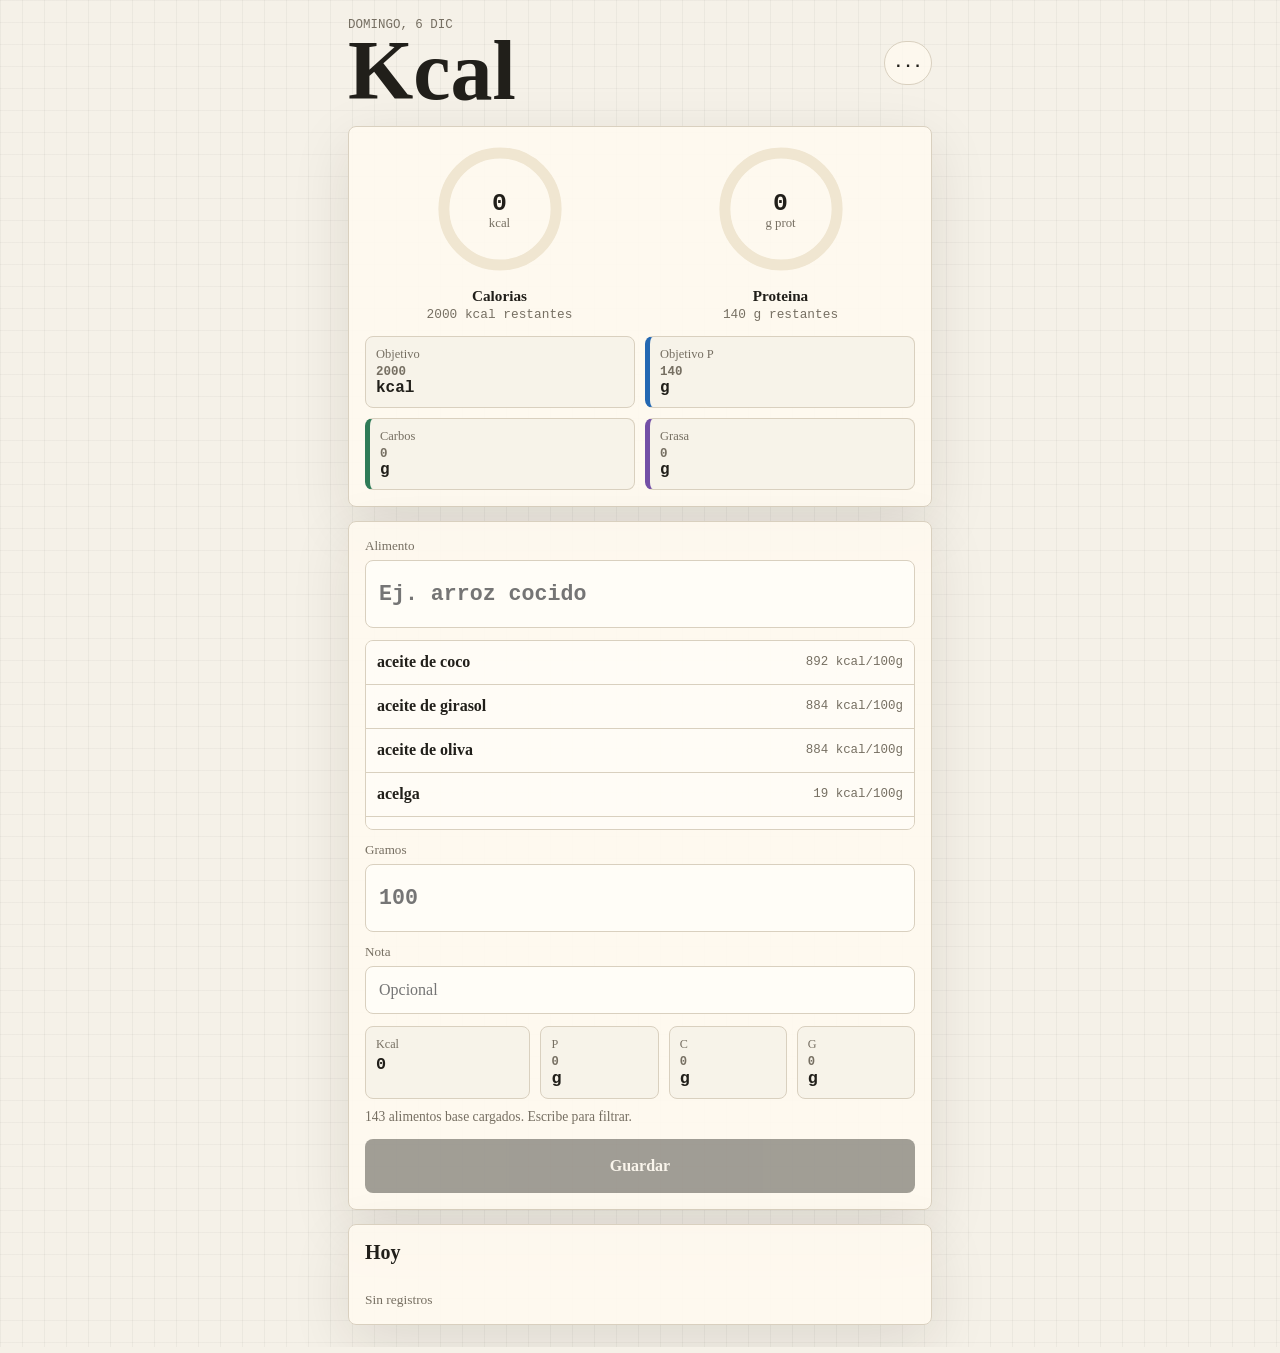
==== index.html @ b77c1854 "Build calorie tracker PWA" ====
<!doctype html>
<html lang="es">
  <head>
    <meta charset="utf-8">
    <meta name="viewport" content="width=device-width, initial-scale=1, viewport-fit=cover">
    <meta name="theme-color" content="#f5f1e8">
    <meta name="apple-mobile-web-app-capable" content="yes">
    <meta name="apple-mobile-web-app-status-bar-style" content="default">
    <meta name="apple-mobile-web-app-title" content="Kcal">
    <title>Kcal</title>
    <link rel="manifest" href="./manifest.webmanifest">
    <link rel="apple-touch-icon" href="./assets/icon.svg">
    <link rel="icon" href="./assets/icon.svg" type="image/svg+xml">
    <link rel="stylesheet" href="./styles.css">
  </head>
  <body>
    <main class="app-shell">
      <header class="topbar">
        <div>
          <p class="eyebrow" id="todayLabel">Hoy</p>
          <h1>Kcal</h1>
        </div>
        <button class="icon-button" id="settingsButton" type="button" aria-label="Ajustes">
          <span aria-hidden="true">...</span>
        </button>
      </header>

      <section class="summary" aria-label="Resumen diario">
        <div class="dial-row">
          <div class="dial-block">
            <div class="dial" aria-hidden="true">
              <svg viewBox="0 0 120 120" role="img">
                <circle class="dial-track" cx="60" cy="60" r="51"></circle>
                <circle class="dial-progress" id="goalRing" cx="60" cy="60" r="51"></circle>
              </svg>
              <div class="dial-copy">
                <strong id="totalCalories">0</strong>
                <span>kcal</span>
              </div>
            </div>
            <div class="dial-meta">
              <strong>Calorias</strong>
              <span id="remainingCalories">2000 kcal restantes</span>
            </div>
          </div>

          <div class="dial-block">
            <div class="dial" aria-hidden="true">
              <svg viewBox="0 0 120 120" role="img">
                <circle class="dial-track" cx="60" cy="60" r="51"></circle>
                <circle class="dial-progress protein-ring" id="proteinRing" cx="60" cy="60" r="51"></circle>
              </svg>
              <div class="dial-copy">
                <strong id="totalProtein">0</strong>
                <span>g prot</span>
              </div>
            </div>
            <div class="dial-meta">
              <strong>Proteina</strong>
              <span id="remainingProtein">140 g restantes</span>
            </div>
          </div>
        </div>

        <div class="summary-grid">
          <div class="metric">
            <span>Objetivo</span>
            <strong><span id="goalCalories">2000</span> kcal</strong>
          </div>
          <div class="metric macro protein">
            <span>Objetivo P</span>
            <strong><span id="goalProtein">140</span> g</strong>
          </div>
          <div class="metric macro carbs">
            <span>Carbos</span>
            <strong><span id="totalCarbs">0</span> g</strong>
          </div>
          <div class="metric macro fat">
            <span>Grasa</span>
            <strong><span id="totalFat">0</span> g</strong>
          </div>
        </div>
      </section>

      <section class="entry-panel" aria-label="Nuevo registro">
        <form id="entryForm" autocomplete="off">
          <label class="field food-field">
            <span>Alimento</span>
            <input id="foodInput" name="food" placeholder="Ej. arroz cocido" required>
          </label>

          <div class="food-suggestions" id="foodSuggestions" aria-label="Alimentos disponibles"></div>

          <label class="field grams-field">
            <span>Gramos</span>
            <input id="gramsInput" name="grams" inputmode="decimal" placeholder="100" required>
          </label>

          <label class="field">
            <span>Nota</span>
            <input id="noteInput" name="note" placeholder="Opcional">
          </label>

          <div class="calculation-preview" id="calculationPreview" aria-live="polite">
            <div>
              <span>Kcal</span>
              <strong id="previewCalories">0</strong>
            </div>
            <div>
              <span>P</span>
              <strong><span id="previewProtein">0</span> g</strong>
            </div>
            <div>
              <span>C</span>
              <strong><span id="previewCarbs">0</span> g</strong>
            </div>
            <div>
              <span>G</span>
              <strong><span id="previewFat">0</span> g</strong>
            </div>
          </div>

          <p class="form-hint" id="foodHint">Base local en espanol cargada. Escribe para filtrar.</p>

          <button class="primary-action" id="saveEntryButton" type="submit">Guardar</button>
        </form>
      </section>

      <section class="history-section" aria-label="Registros de hoy">
        <div class="section-head">
          <h2>Hoy</h2>
          <button class="text-button danger" id="clearDayButton" type="button">Borrar dia</button>
        </div>
        <ol class="entry-list" id="entryList"></ol>
        <p class="empty-state" id="emptyState">Sin registros</p>
      </section>
    </main>

    <dialog class="settings-dialog" id="settingsDialog">
      <form method="dialog" class="settings-card">
        <div class="section-head">
          <h2>Ajustes</h2>
          <button class="icon-button" type="submit" aria-label="Cerrar">x</button>
        </div>
        <label class="field">
          <span>Objetivo diario de kcal</span>
          <input id="goalInput" inputmode="decimal">
        </label>
        <label class="field">
          <span>Objetivo diario de proteina</span>
          <input id="proteinGoalInput" inputmode="decimal">
        </label>
        <button class="primary-action" id="saveSettingsButton" type="button">Guardar ajustes</button>
      </form>
    </dialog>

    <script src="./data/foods-base-es.js"></script>
    <script src="./app.js" type="module"></script>
  </body>
</html>
---- styles.css ----
:root {
  color-scheme: light;
  --paper: #f5f1e8;
  --ink: #211f1a;
  --muted: #766f62;
  --line: #d9d0bf;
  --panel: #fffaf0;
  --panel-strong: #f0e6d1;
  --orange: #d76624;
  --blue: #2468b2;
  --green: #2f7b57;
  --red: #b13d35;
  --purple: #7450a6;
  --shadow: 0 18px 60px rgba(35, 27, 18, 0.11);
}

* {
  box-sizing: border-box;
}

html {
  min-height: 100%;
  background:
    linear-gradient(90deg, rgba(33, 31, 26, 0.045) 1px, transparent 1px) 0 0 / 22px 22px,
    linear-gradient(rgba(33, 31, 26, 0.035) 1px, transparent 1px) 0 0 / 22px 22px,
    var(--paper);
}

body {
  min-height: 100%;
  margin: 0;
  color: var(--ink);
  font-family: ui-serif, Georgia, "Times New Roman", serif;
  letter-spacing: 0;
}

button,
input {
  font: inherit;
}

button {
  cursor: pointer;
}

.app-shell {
  width: min(100%, 620px);
  min-height: 100svh;
  margin: 0 auto;
  padding: max(18px, env(safe-area-inset-top)) 18px max(22px, env(safe-area-inset-bottom));
}

.topbar,
.section-head {
  display: flex;
  align-items: center;
  justify-content: space-between;
  gap: 16px;
}

.topbar {
  margin-bottom: 18px;
}

.eyebrow {
  margin: 0 0 2px;
  color: var(--muted);
  font-family: ui-monospace, SFMono-Regular, Menlo, Consolas, monospace;
  font-size: 0.78rem;
  text-transform: uppercase;
}

h1,
h2 {
  margin: 0;
  font-weight: 800;
  letter-spacing: 0;
}

h1 {
  font-size: clamp(2.65rem, 17vw, 5.25rem);
  line-height: 0.88;
}

h2 {
  font-size: 1.25rem;
}

.icon-button,
.text-button,
.quick-row button {
  min-height: 44px;
  border: 1px solid var(--line);
  background: rgba(255, 250, 240, 0.78);
  color: var(--ink);
  border-radius: 999px;
}

.icon-button {
  width: 48px;
  display: grid;
  place-items: center;
  font-family: ui-monospace, SFMono-Regular, Menlo, Consolas, monospace;
  font-weight: 800;
}

.summary,
.entry-panel,
.history-section,
.settings-card {
  border: 1px solid var(--line);
  background: rgba(255, 250, 240, 0.9);
  box-shadow: var(--shadow);
}

.summary {
  display: grid;
  gap: 14px;
  align-items: center;
  padding: 16px;
  border-radius: 8px;
}

.dial-row {
  display: grid;
  grid-template-columns: 1fr 1fr;
  gap: 12px;
}

.dial-block {
  display: grid;
  justify-items: center;
  gap: 8px;
  min-width: 0;
}

.dial {
  position: relative;
  width: 132px;
  aspect-ratio: 1;
}

.dial svg {
  width: 100%;
  height: 100%;
  transform: rotate(-90deg);
}

.dial-track,
.dial-progress {
  fill: none;
  stroke-width: 10;
}

.dial-track {
  stroke: var(--panel-strong);
}

.dial-progress {
  stroke: var(--orange);
  stroke-linecap: round;
  stroke-dasharray: 320.44;
  stroke-dashoffset: 320.44;
  transition: stroke-dashoffset 260ms ease, stroke 260ms ease;
}

.protein-ring {
  stroke: var(--blue);
}

.dial-copy {
  position: absolute;
  inset: 0;
  display: grid;
  place-content: center;
  text-align: center;
}

.dial-copy strong {
  font-family: ui-monospace, SFMono-Regular, Menlo, Consolas, monospace;
  font-size: 1.55rem;
  line-height: 1;
}

.dial-copy span {
  color: var(--muted);
  font-size: 0.8rem;
}

.dial-meta {
  display: grid;
  gap: 2px;
  text-align: center;
}

.dial-meta strong {
  font-size: 0.95rem;
}

.dial-meta span {
  color: var(--muted);
  font-family: ui-monospace, SFMono-Regular, Menlo, Consolas, monospace;
  font-size: 0.8rem;
}

.summary-grid {
  display: grid;
  grid-template-columns: 1fr 1fr;
  gap: 10px;
}

.metric {
  min-width: 0;
  padding: 10px;
  border: 1px solid var(--line);
  border-radius: 8px;
  background: rgba(245, 241, 232, 0.72);
}

.metric span {
  display: block;
  color: var(--muted);
  font-size: 0.78rem;
}

.metric strong {
  display: block;
  margin-top: 3px;
  font-family: ui-monospace, SFMono-Regular, Menlo, Consolas, monospace;
  font-size: 1rem;
  white-space: nowrap;
}

.metric.macro {
  border-left-width: 5px;
}

.protein {
  border-left-color: var(--blue);
}

.carbs {
  border-left-color: var(--green);
}

.fat {
  border-left-color: var(--purple);
}

.entry-panel,
.history-section {
  margin-top: 14px;
  padding: 16px;
  border-radius: 8px;
}

#entryForm {
  display: grid;
  gap: 12px;
}

.field {
  display: grid;
  gap: 6px;
}

.field span {
  color: var(--muted);
  font-size: 0.82rem;
}

.field input {
  width: 100%;
  min-height: 48px;
  border: 1px solid var(--line);
  border-radius: 8px;
  background: #fffdf7;
  color: var(--ink);
  padding: 0 13px;
  outline: none;
}

.field input:focus {
  border-color: var(--orange);
  box-shadow: 0 0 0 4px rgba(215, 102, 36, 0.15);
}

.food-field input,
.grams-field input {
  min-height: 68px;
  font-family: ui-monospace, SFMono-Regular, Menlo, Consolas, monospace;
  font-size: 1.35rem;
  font-weight: 800;
}

.food-suggestions {
  display: grid;
  max-height: 190px;
  overflow: auto;
  border: 1px solid var(--line);
  border-radius: 8px;
  background: rgba(255, 253, 247, 0.86);
}

.food-suggestion {
  display: grid;
  grid-template-columns: 1fr auto;
  gap: 10px;
  align-items: center;
  min-height: 44px;
  border: 0;
  border-bottom: 1px solid var(--line);
  background: transparent;
  color: var(--ink);
  padding: 9px 11px;
  text-align: left;
}

.food-suggestion:last-child {
  border-bottom: 0;
}

.food-suggestion strong {
  overflow: hidden;
  text-overflow: ellipsis;
  white-space: nowrap;
}

.food-suggestion span {
  color: var(--muted);
  font-family: ui-monospace, SFMono-Regular, Menlo, Consolas, monospace;
  font-size: 0.78rem;
  white-space: nowrap;
}

.calculation-preview {
  display: grid;
  grid-template-columns: 1.4fr repeat(3, 1fr);
  gap: 10px;
}

.calculation-preview div {
  min-width: 0;
  padding: 10px;
  border: 1px solid var(--line);
  border-radius: 8px;
  background: rgba(245, 241, 232, 0.72);
}

.calculation-preview span {
  display: block;
  color: var(--muted);
  font-size: 0.76rem;
}

.calculation-preview strong {
  display: block;
  margin-top: 3px;
  font-family: ui-monospace, SFMono-Regular, Menlo, Consolas, monospace;
  font-size: 1.05rem;
  white-space: nowrap;
}

.form-hint {
  min-height: 1.1rem;
  margin: -2px 0 0;
  color: var(--muted);
  font-size: 0.85rem;
}

.primary-action:active,
.icon-button:active,
.text-button:active {
  transform: translateY(1px);
}

.primary-action {
  width: 100%;
  min-height: 54px;
  border: 0;
  border-radius: 8px;
  background: var(--ink);
  color: var(--paper);
  font-weight: 800;
}

.secondary-action {
  width: 100%;
  min-height: 48px;
  border: 1px solid var(--ink);
  border-radius: 8px;
  background: transparent;
  color: var(--ink);
  font-weight: 800;
}

.secondary-action:disabled {
  cursor: wait;
  opacity: 0.56;
}

.primary-action:disabled {
  cursor: not-allowed;
  opacity: 0.42;
}

.text-button {
  padding: 0 12px;
}

.danger {
  color: var(--red);
}

.entry-list {
  display: grid;
  gap: 8px;
  margin: 14px 0 0;
  padding: 0;
  list-style: none;
}

.entry-item {
  display: grid;
  grid-template-columns: 1fr auto 40px;
  gap: 10px;
  align-items: center;
  min-height: 58px;
  padding: 9px 0;
  border-bottom: 1px solid var(--line);
}

.entry-main {
  min-width: 0;
}

.entry-note {
  overflow: hidden;
  text-overflow: ellipsis;
  white-space: nowrap;
  font-weight: 800;
}

.entry-time,
.entry-macros,
.empty-state {
  color: var(--muted);
  font-size: 0.84rem;
}

.entry-kcal {
  text-align: right;
  font-family: ui-monospace, SFMono-Regular, Menlo, Consolas, monospace;
  font-weight: 800;
}

.delete-button {
  width: 36px;
  height: 36px;
  border: 1px solid var(--line);
  border-radius: 999px;
  background: transparent;
  color: var(--red);
}

.empty-state {
  margin: 14px 0 0;
}

.empty-state[hidden],
.text-button[hidden] {
  display: none;
}

.settings-dialog {
  width: min(calc(100% - 28px), 420px);
  border: 0;
  padding: 0;
  background: transparent;
}

.settings-dialog::backdrop {
  background: rgba(33, 31, 26, 0.38);
}

.settings-card {
  display: grid;
  gap: 16px;
  padding: 16px;
  border-radius: 8px;
}

@media (max-width: 470px) {
  .app-shell {
    padding-inline: 12px;
  }

  .summary {
    grid-template-columns: 1fr;
  }

  .dial-row {
    grid-template-columns: 1fr 1fr;
  }

  .dial {
    width: min(132px, 38vw);
  }

  .summary-grid {
    grid-template-columns: 1fr;
  }

  .calculation-preview {
    grid-template-columns: 1fr;
  }
}
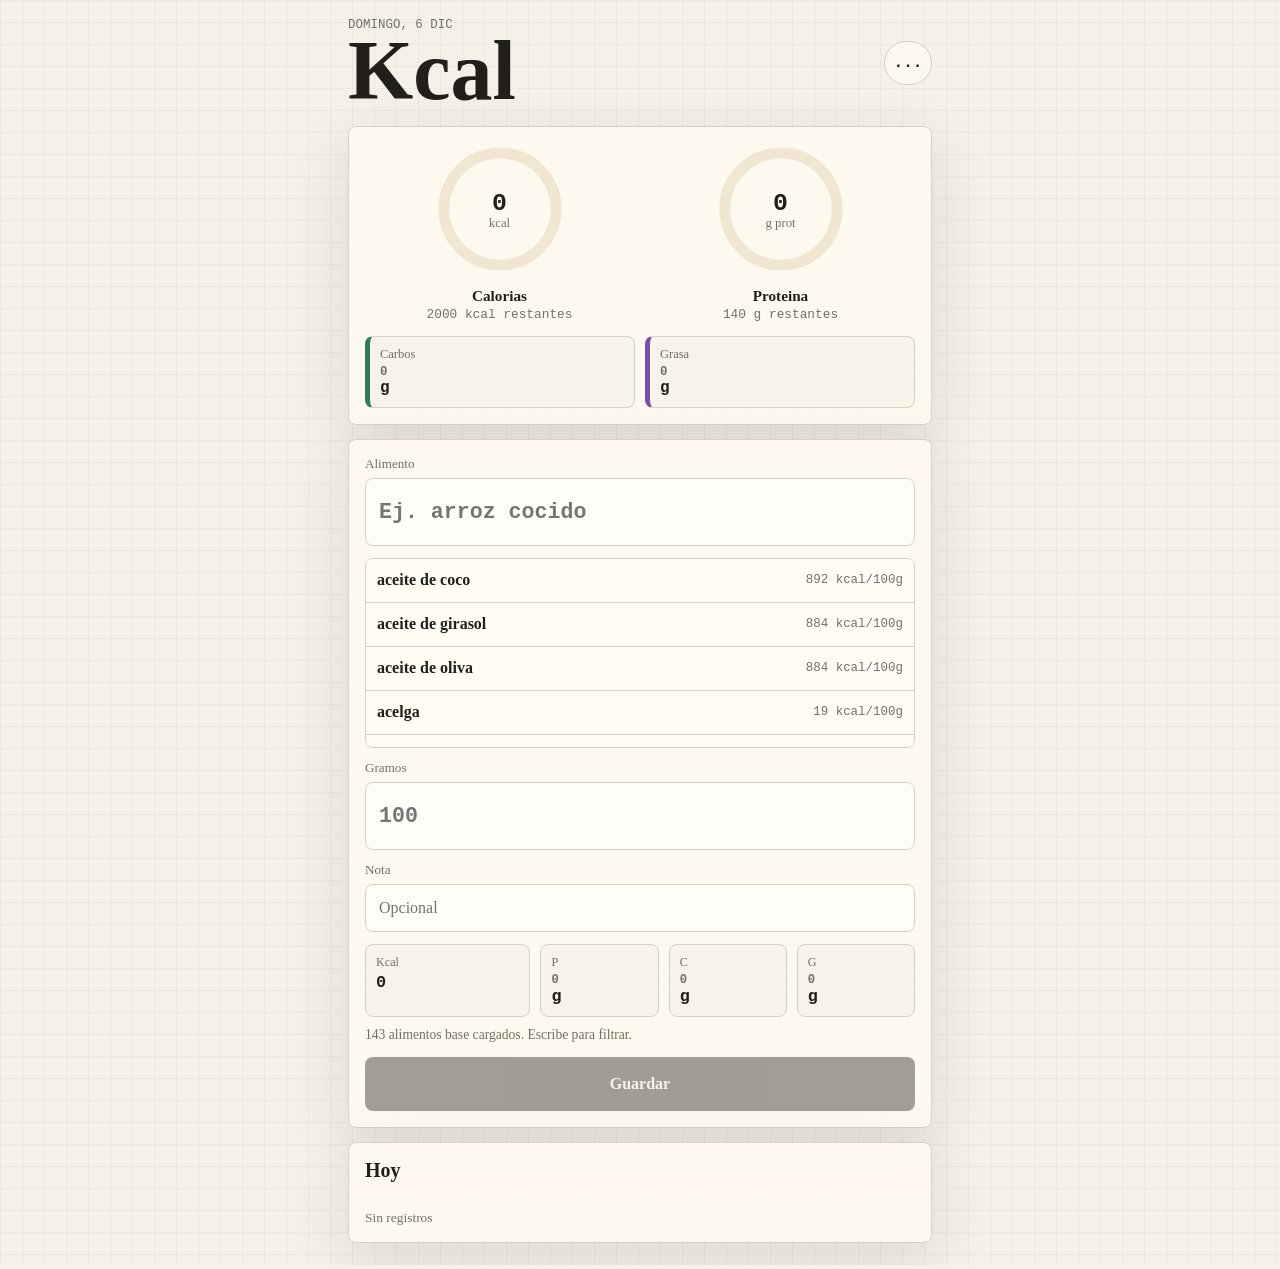
==== commit b10281a6: "Hide goal cards from dashboard" ====
--- a/index.html
+++ b/index.html
@@ -63,14 +63,6 @@
         </div>
 
         <div class="summary-grid">
-          <div class="metric">
-            <span>Objetivo</span>
-            <strong><span id="goalCalories">2000</span> kcal</strong>
-          </div>
-          <div class="metric macro protein">
-            <span>Objetivo P</span>
-            <strong><span id="goalProtein">140</span> g</strong>
-          </div>
           <div class="metric macro carbs">
             <span>Carbos</span>
             <strong><span id="totalCarbs">0</span> g</strong>
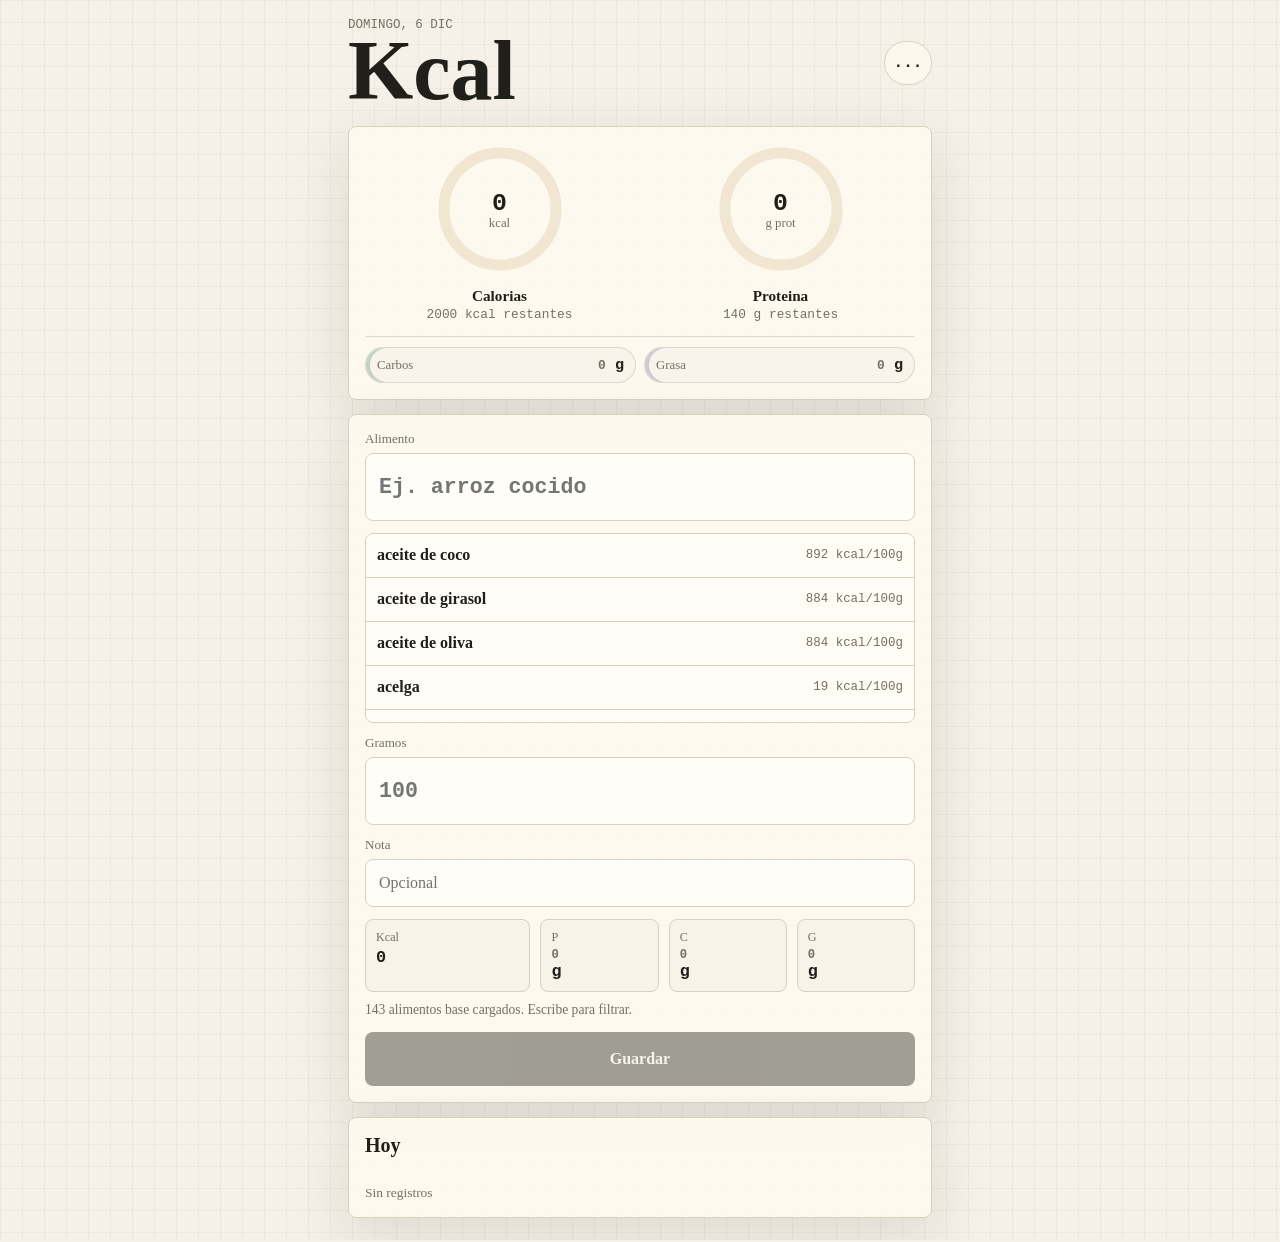
==== commit 5a4ed50e: "Compact secondary macro summary" ====
--- a/index.html
+++ b/index.html
@@ -62,12 +62,12 @@
           </div>
         </div>
 
-        <div class="summary-grid">
-          <div class="metric macro carbs">
+        <div class="macro-strip" aria-label="Resumen de carbohidratos y grasa">
+          <div class="macro-chip carbs-chip">
             <span>Carbos</span>
             <strong><span id="totalCarbs">0</span> g</strong>
           </div>
-          <div class="metric macro fat">
+          <div class="macro-chip fat-chip">
             <span>Grasa</span>
             <strong><span id="totalFat">0</span> g</strong>
           </div>
--- a/styles.css
+++ b/styles.css
@@ -203,48 +203,44 @@
   font-size: 0.8rem;
 }
 
-.summary-grid {
+.macro-strip {
   display: grid;
   grid-template-columns: 1fr 1fr;
-  gap: 10px;
-}
-
-.metric {
+  gap: 8px;
+  border-top: 1px solid rgba(217, 208, 191, 0.72);
+  padding-top: 10px;
+}
+
+.macro-chip {
+  display: flex;
+  align-items: baseline;
+  justify-content: space-between;
+  gap: 8px;
   min-width: 0;
-  padding: 10px;
-  border: 1px solid var(--line);
-  border-radius: 8px;
-  background: rgba(245, 241, 232, 0.72);
-}
-
-.metric span {
-  display: block;
-  color: var(--muted);
-  font-size: 0.78rem;
-}
-
-.metric strong {
-  display: block;
-  margin-top: 3px;
-  font-family: ui-monospace, SFMono-Regular, Menlo, Consolas, monospace;
-  font-size: 1rem;
+  border: 1px solid rgba(217, 208, 191, 0.82);
+  border-radius: 999px;
+  background: rgba(245, 241, 232, 0.62);
+  padding: 8px 11px;
+}
+
+.macro-chip span {
+  color: var(--muted);
+  font-size: 0.8rem;
+}
+
+.macro-chip strong {
+  color: var(--ink);
+  font-family: ui-monospace, SFMono-Regular, Menlo, Consolas, monospace;
+  font-size: 0.95rem;
   white-space: nowrap;
 }
 
-.metric.macro {
-  border-left-width: 5px;
-}
-
-.protein {
-  border-left-color: var(--blue);
-}
-
-.carbs {
-  border-left-color: var(--green);
-}
-
-.fat {
-  border-left-color: var(--purple);
+.carbs-chip {
+  box-shadow: inset 4px 0 0 rgba(47, 123, 87, 0.28);
+}
+
+.fat-chip {
+  box-shadow: inset 4px 0 0 rgba(116, 80, 166, 0.28);
 }
 
 .entry-panel,
@@ -507,10 +503,6 @@
     width: min(132px, 38vw);
   }
 
-  .summary-grid {
-    grid-template-columns: 1fr;
-  }
-
   .calculation-preview {
     grid-template-columns: 1fr;
   }
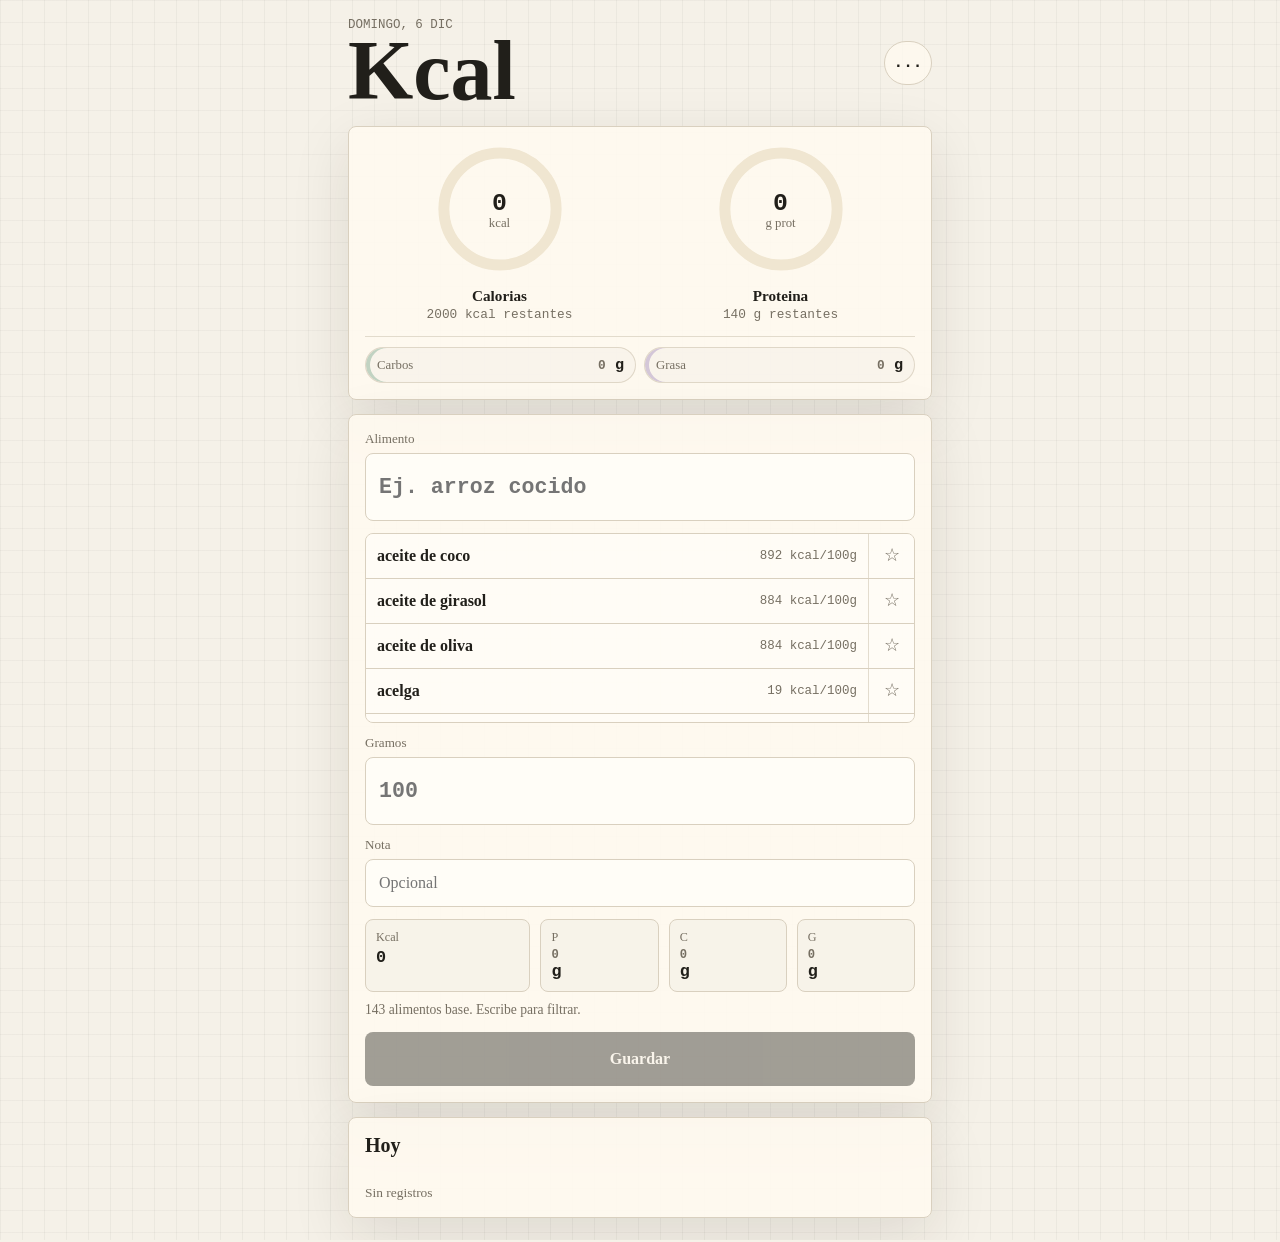
==== commit be0721b7: "Add custom foods and favorites" ====
--- a/index.html
+++ b/index.html
@@ -81,6 +81,11 @@
             <input id="foodInput" name="food" placeholder="Ej. arroz cocido" required>
           </label>
 
+          <div class="favorite-foods" id="favoriteFoodsSection" aria-label="Alimentos favoritos">
+            <span>Favoritos</span>
+            <div class="favorite-list" id="favoriteFoods"></div>
+          </div>
+
           <div class="food-suggestions" id="foodSuggestions" aria-label="Alimentos disponibles"></div>
 
           <label class="field grams-field">
@@ -142,6 +147,38 @@
           <span>Objetivo diario de proteina</span>
           <input id="proteinGoalInput" inputmode="decimal">
         </label>
+
+        <div class="custom-foods-section">
+          <div>
+            <h3>Mis alimentos</h3>
+            <p>Anade valores por 100 g.</p>
+          </div>
+          <label class="field">
+            <span>Nombre</span>
+            <input id="customFoodNameInput" placeholder="Ej. crema de cacahuete">
+          </label>
+          <div class="custom-food-grid">
+            <label class="field">
+              <span>Kcal</span>
+              <input id="customFoodCaloriesInput" inputmode="decimal" placeholder="588">
+            </label>
+            <label class="field">
+              <span>Proteina</span>
+              <input id="customFoodProteinInput" inputmode="decimal" placeholder="25">
+            </label>
+            <label class="field">
+              <span>Carbos</span>
+              <input id="customFoodCarbsInput" inputmode="decimal" placeholder="20">
+            </label>
+            <label class="field">
+              <span>Grasa</span>
+              <input id="customFoodFatInput" inputmode="decimal" placeholder="50">
+            </label>
+          </div>
+          <button class="secondary-action" id="saveCustomFoodButton" type="button">Guardar alimento</button>
+          <div class="custom-food-list" id="customFoodList"></div>
+        </div>
+
         <button class="primary-action" id="saveSettingsButton" type="button">Guardar ajustes</button>
       </form>
     </dialog>
--- a/styles.css
+++ b/styles.css
@@ -298,6 +298,52 @@
   background: rgba(255, 253, 247, 0.86);
 }
 
+.favorite-foods {
+  display: grid;
+  gap: 7px;
+}
+
+.favorite-foods[hidden] {
+  display: none;
+}
+
+.favorite-foods > span {
+  color: var(--muted);
+  font-size: 0.82rem;
+}
+
+.favorite-list {
+  display: flex;
+  gap: 8px;
+  overflow-x: auto;
+  padding-bottom: 2px;
+}
+
+.favorite-food {
+  flex: 0 0 auto;
+  min-height: 38px;
+  max-width: 190px;
+  overflow: hidden;
+  border: 1px solid rgba(217, 208, 191, 0.95);
+  border-radius: 999px;
+  background: rgba(245, 241, 232, 0.78);
+  color: var(--ink);
+  padding: 0 12px;
+  text-overflow: ellipsis;
+  white-space: nowrap;
+}
+
+.food-suggestion-row {
+  display: grid;
+  grid-template-columns: 1fr 46px;
+  align-items: stretch;
+  border-bottom: 1px solid var(--line);
+}
+
+.food-suggestion-row:last-child {
+  border-bottom: 0;
+}
+
 .food-suggestion {
   display: grid;
   grid-template-columns: 1fr auto;
@@ -305,17 +351,12 @@
   align-items: center;
   min-height: 44px;
   border: 0;
-  border-bottom: 1px solid var(--line);
   background: transparent;
   color: var(--ink);
   padding: 9px 11px;
   text-align: left;
 }
 
-.food-suggestion:last-child {
-  border-bottom: 0;
-}
-
 .food-suggestion strong {
   overflow: hidden;
   text-overflow: ellipsis;
@@ -327,6 +368,19 @@
   font-family: ui-monospace, SFMono-Regular, Menlo, Consolas, monospace;
   font-size: 0.78rem;
   white-space: nowrap;
+}
+
+.favorite-toggle {
+  min-width: 46px;
+  border: 0;
+  border-left: 1px solid rgba(217, 208, 191, 0.72);
+  background: transparent;
+  color: var(--muted);
+  font-size: 1.1rem;
+}
+
+.favorite-toggle.is-active {
+  color: var(--orange);
 }
 
 .calculation-preview {
@@ -486,6 +540,70 @@
   border-radius: 8px;
 }
 
+.custom-foods-section {
+  display: grid;
+  gap: 12px;
+  border-top: 1px solid var(--line);
+  padding-top: 16px;
+}
+
+.custom-foods-section h3,
+.custom-foods-section p {
+  margin: 0;
+}
+
+.custom-foods-section h3 {
+  font-size: 1rem;
+}
+
+.custom-foods-section p,
+.custom-food-empty {
+  color: var(--muted);
+  font-size: 0.84rem;
+}
+
+.custom-food-grid {
+  display: grid;
+  grid-template-columns: repeat(4, 1fr);
+  gap: 8px;
+}
+
+.custom-food-list {
+  display: grid;
+  gap: 8px;
+}
+
+.custom-food-item {
+  display: grid;
+  grid-template-columns: 1fr 38px;
+  gap: 10px;
+  align-items: center;
+  min-width: 0;
+  border: 1px solid rgba(217, 208, 191, 0.82);
+  border-radius: 8px;
+  background: rgba(245, 241, 232, 0.58);
+  padding: 8px;
+}
+
+.custom-food-item div {
+  display: grid;
+  gap: 2px;
+  min-width: 0;
+}
+
+.custom-food-item strong,
+.custom-food-item span {
+  overflow: hidden;
+  text-overflow: ellipsis;
+  white-space: nowrap;
+}
+
+.custom-food-item span {
+  color: var(--muted);
+  font-family: ui-monospace, SFMono-Regular, Menlo, Consolas, monospace;
+  font-size: 0.78rem;
+}
+
 @media (max-width: 470px) {
   .app-shell {
     padding-inline: 12px;
@@ -506,4 +624,8 @@
   .calculation-preview {
     grid-template-columns: 1fr;
   }
-}
+
+  .custom-food-grid {
+    grid-template-columns: 1fr 1fr;
+  }
+}
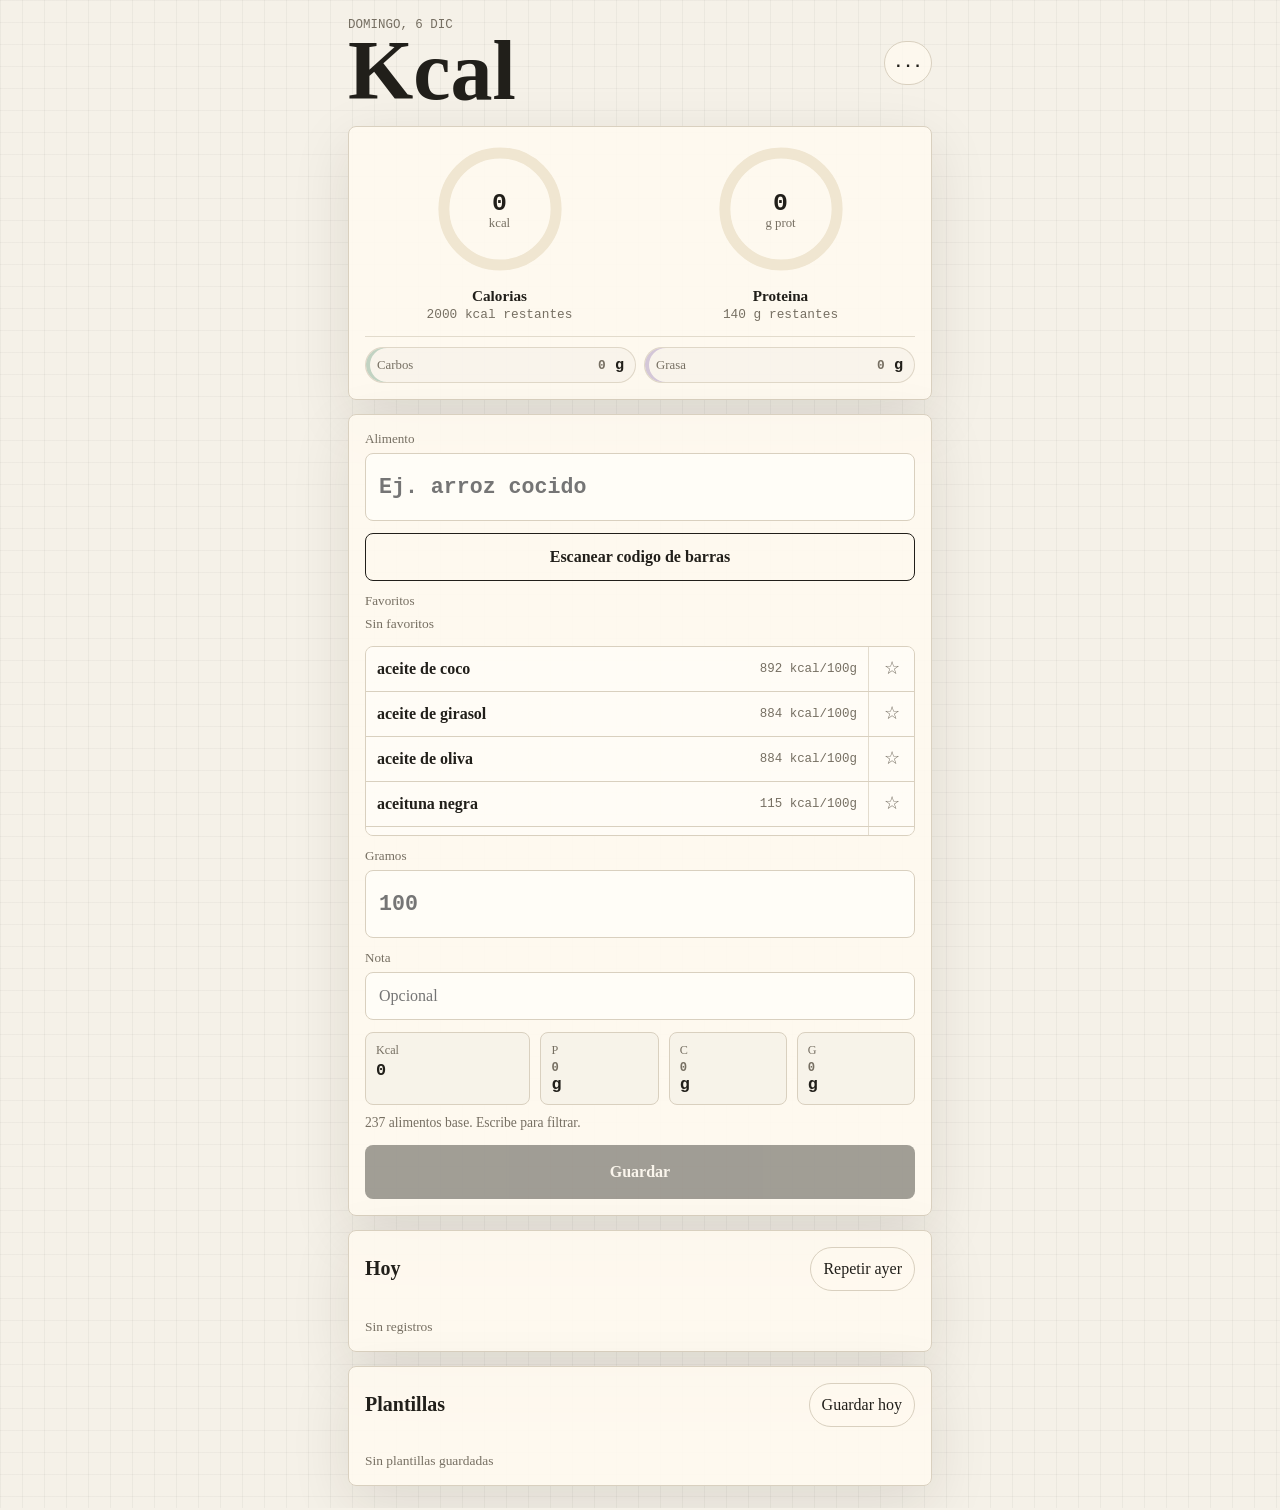
==== commit c24c0c28: "Add streaks, meal templates, repeat-yesterday and barcode scan; expand food base to 237 items Streak" ====
--- a/index.html
+++ b/index.html
@@ -19,6 +19,7 @@
         <div>
           <p class="eyebrow" id="todayLabel">Hoy</p>
           <h1>Kcal</h1>
+          <p class="streak" id="streakLabel" hidden></p>
         </div>
         <button class="icon-button" id="settingsButton" type="button" aria-label="Ajustes">
           <span aria-hidden="true">...</span>
@@ -81,6 +82,8 @@
             <input id="foodInput" name="food" placeholder="Ej. arroz cocido" required>
           </label>
 
+          <button class="secondary-action" id="scanBarcodeButton" type="button">Escanear codigo de barras</button>
+
           <div class="favorite-foods" id="favoriteFoodsSection" aria-label="Alimentos favoritos">
             <span>Favoritos</span>
             <div class="favorite-list" id="favoriteFoods"></div>
@@ -126,12 +129,35 @@
       <section class="history-section" aria-label="Registros de hoy">
         <div class="section-head">
           <h2>Hoy</h2>
-          <button class="text-button danger" id="clearDayButton" type="button">Borrar dia</button>
+          <div class="section-actions">
+            <button class="text-button" id="repeatYesterdayButton" type="button">Repetir ayer</button>
+            <button class="text-button danger" id="clearDayButton" type="button">Borrar dia</button>
+          </div>
         </div>
         <ol class="entry-list" id="entryList"></ol>
         <p class="empty-state" id="emptyState">Sin registros</p>
       </section>
+
+      <section class="templates-section" aria-label="Plantillas de comida">
+        <div class="section-head">
+          <h2>Plantillas</h2>
+          <button class="text-button" id="saveTemplateButton" type="button">Guardar hoy</button>
+        </div>
+        <div class="template-list" id="templateList"></div>
+        <p class="empty-state" id="templateEmptyState">Sin plantillas guardadas</p>
+      </section>
     </main>
+
+    <dialog class="scan-dialog" id="scanDialog">
+      <div class="scan-card">
+        <div class="section-head">
+          <h2>Escanear</h2>
+          <button class="icon-button" id="closeScanButton" type="button" aria-label="Cerrar">x</button>
+        </div>
+        <video id="scanVideo" playsinline muted></video>
+        <p class="form-hint" id="scanHint">Apunta al codigo de barras.</p>
+      </div>
+    </dialog>
 
     <dialog class="settings-dialog" id="settingsDialog">
       <form method="dialog" class="settings-card">
--- a/styles.css
+++ b/styles.css
@@ -303,10 +303,6 @@
   gap: 7px;
 }
 
-.favorite-foods[hidden] {
-  display: none;
-}
-
 .favorite-foods > span {
   color: var(--muted);
   font-size: 0.82rem;
@@ -333,6 +329,12 @@
   white-space: nowrap;
 }
 
+.favorite-empty {
+  margin: 0;
+  color: var(--muted);
+  font-size: 0.84rem;
+}
+
 .food-suggestion-row {
   display: grid;
   grid-template-columns: 1fr 46px;
@@ -518,8 +520,89 @@
 }
 
 .empty-state[hidden],
-.text-button[hidden] {
+.text-button[hidden],
+.streak[hidden] {
   display: none;
+}
+
+.streak {
+  margin: 4px 0 0;
+  color: var(--orange);
+  font-family: ui-monospace, SFMono-Regular, Menlo, Consolas, monospace;
+  font-size: 0.82rem;
+}
+
+.section-actions {
+  display: flex;
+  gap: 6px;
+}
+
+.templates-section {
+  margin-top: 14px;
+  padding: 16px;
+  border-radius: 8px;
+  border: 1px solid var(--line);
+  background: rgba(255, 250, 240, 0.9);
+  box-shadow: var(--shadow);
+}
+
+.template-list {
+  display: grid;
+  gap: 8px;
+  margin-top: 12px;
+}
+
+.template-item {
+  display: grid;
+  grid-template-columns: 1fr auto 38px;
+  gap: 8px;
+  align-items: center;
+  min-width: 0;
+  border: 1px solid rgba(217, 208, 191, 0.82);
+  border-radius: 8px;
+  background: rgba(245, 241, 232, 0.58);
+  padding: 8px;
+}
+
+.template-item strong {
+  overflow: hidden;
+  text-overflow: ellipsis;
+  white-space: nowrap;
+}
+
+.template-item span {
+  color: var(--muted);
+  font-size: 0.78rem;
+  white-space: nowrap;
+}
+
+.scan-dialog {
+  width: min(calc(100% - 28px), 420px);
+  border: 0;
+  padding: 0;
+  background: transparent;
+}
+
+.scan-dialog::backdrop {
+  background: rgba(33, 31, 26, 0.38);
+}
+
+.scan-card {
+  display: grid;
+  gap: 12px;
+  padding: 16px;
+  border-radius: 8px;
+  border: 1px solid var(--line);
+  background: rgba(255, 250, 240, 0.97);
+  box-shadow: var(--shadow);
+}
+
+#scanVideo {
+  width: 100%;
+  aspect-ratio: 4 / 3;
+  border-radius: 8px;
+  background: #000;
+  object-fit: cover;
 }
 
 .settings-dialog {
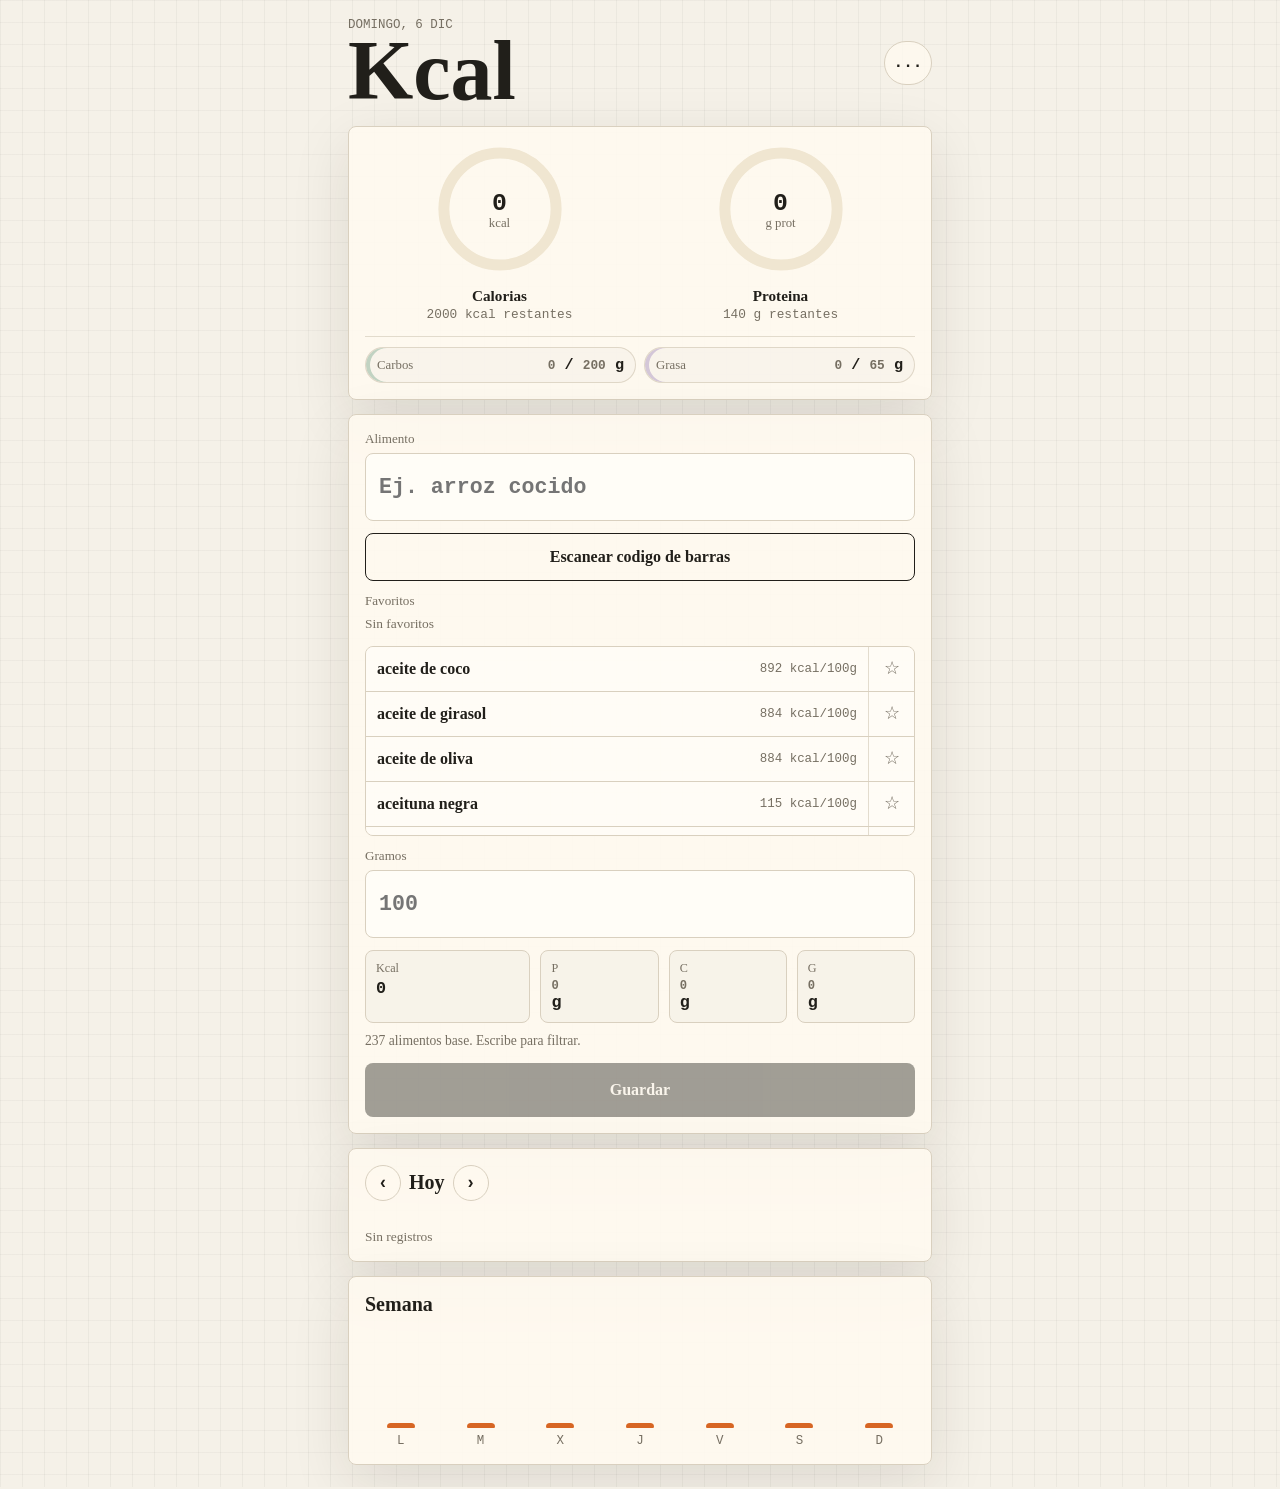
==== commit 3caa802d: "Replace templates with day history, add macro goals, week chart and search aliases Removes the note " ====
--- a/index.html
+++ b/index.html
@@ -66,11 +66,11 @@
         <div class="macro-strip" aria-label="Resumen de carbohidratos y grasa">
           <div class="macro-chip carbs-chip">
             <span>Carbos</span>
-            <strong><span id="totalCarbs">0</span> g</strong>
+            <strong><span id="totalCarbs">0</span> / <span id="carbsGoalLabel">200</span> g</strong>
           </div>
           <div class="macro-chip fat-chip">
             <span>Grasa</span>
-            <strong><span id="totalFat">0</span> g</strong>
+            <strong><span id="totalFat">0</span> / <span id="fatGoalLabel">65</span> g</strong>
           </div>
         </div>
       </section>
@@ -96,11 +96,6 @@
             <input id="gramsInput" name="grams" inputmode="decimal" placeholder="100" required>
           </label>
 
-          <label class="field">
-            <span>Nota</span>
-            <input id="noteInput" name="note" placeholder="Opcional">
-          </label>
-
           <div class="calculation-preview" id="calculationPreview" aria-live="polite">
             <div>
               <span>Kcal</span>
@@ -126,25 +121,24 @@
         </form>
       </section>
 
-      <section class="history-section" aria-label="Registros de hoy">
-        <div class="section-head">
-          <h2>Hoy</h2>
-          <div class="section-actions">
-            <button class="text-button" id="repeatYesterdayButton" type="button">Repetir ayer</button>
-            <button class="text-button danger" id="clearDayButton" type="button">Borrar dia</button>
-          </div>
+      <section class="history-section" aria-label="Registros del dia">
+        <div class="section-head">
+          <div class="day-nav">
+            <button class="icon-button nav-button" id="prevDayButton" type="button" aria-label="Dia anterior">‹</button>
+            <h2 id="dayLabel">Hoy</h2>
+            <button class="icon-button nav-button" id="nextDayButton" type="button" aria-label="Dia siguiente">›</button>
+          </div>
+          <button class="text-button danger" id="clearDayButton" type="button">Borrar dia</button>
         </div>
         <ol class="entry-list" id="entryList"></ol>
         <p class="empty-state" id="emptyState">Sin registros</p>
       </section>
 
-      <section class="templates-section" aria-label="Plantillas de comida">
-        <div class="section-head">
-          <h2>Plantillas</h2>
-          <button class="text-button" id="saveTemplateButton" type="button">Guardar hoy</button>
-        </div>
-        <div class="template-list" id="templateList"></div>
-        <p class="empty-state" id="templateEmptyState">Sin plantillas guardadas</p>
+      <section class="week-section" aria-label="Resumen semanal">
+        <div class="section-head">
+          <h2>Semana</h2>
+        </div>
+        <div class="week-chart" id="weekChart"></div>
       </section>
     </main>
 
@@ -172,6 +166,14 @@
         <label class="field">
           <span>Objetivo diario de proteina</span>
           <input id="proteinGoalInput" inputmode="decimal">
+        </label>
+        <label class="field">
+          <span>Objetivo diario de carbohidratos</span>
+          <input id="carbsGoalInput" inputmode="decimal">
+        </label>
+        <label class="field">
+          <span>Objetivo diario de grasa</span>
+          <input id="fatGoalInput" inputmode="decimal">
         </label>
 
         <div class="custom-foods-section">
--- a/styles.css
+++ b/styles.css
@@ -532,12 +532,19 @@
   font-size: 0.82rem;
 }
 
-.section-actions {
+.day-nav {
   display: flex;
-  gap: 6px;
-}
-
-.templates-section {
+  align-items: center;
+  gap: 8px;
+}
+
+.nav-button {
+  width: 36px;
+  min-height: 36px;
+  font-size: 1.1rem;
+}
+
+.week-section {
   margin-top: 14px;
   padding: 16px;
   border-radius: 8px;
@@ -546,34 +553,36 @@
   box-shadow: var(--shadow);
 }
 
-.template-list {
-  display: grid;
-  gap: 8px;
+.week-chart {
+  display: flex;
+  align-items: flex-end;
+  gap: 8px;
+  height: 120px;
   margin-top: 12px;
 }
 
-.template-item {
-  display: grid;
-  grid-template-columns: 1fr auto 38px;
-  gap: 8px;
+.week-col {
+  flex: 1;
+  display: flex;
+  flex-direction: column;
+  justify-content: flex-end;
   align-items: center;
-  min-width: 0;
-  border: 1px solid rgba(217, 208, 191, 0.82);
-  border-radius: 8px;
-  background: rgba(245, 241, 232, 0.58);
-  padding: 8px;
-}
-
-.template-item strong {
-  overflow: hidden;
-  text-overflow: ellipsis;
-  white-space: nowrap;
-}
-
-.template-item span {
-  color: var(--muted);
+  gap: 6px;
+  height: 100%;
+}
+
+.week-bar {
+  width: 100%;
+  max-width: 28px;
+  min-height: 4px;
+  border-radius: 6px 6px 2px 2px;
+  background: var(--orange);
+}
+
+.week-col span {
+  color: var(--muted);
+  font-family: ui-monospace, SFMono-Regular, Menlo, Consolas, monospace;
   font-size: 0.78rem;
-  white-space: nowrap;
 }
 
 .scan-dialog {
